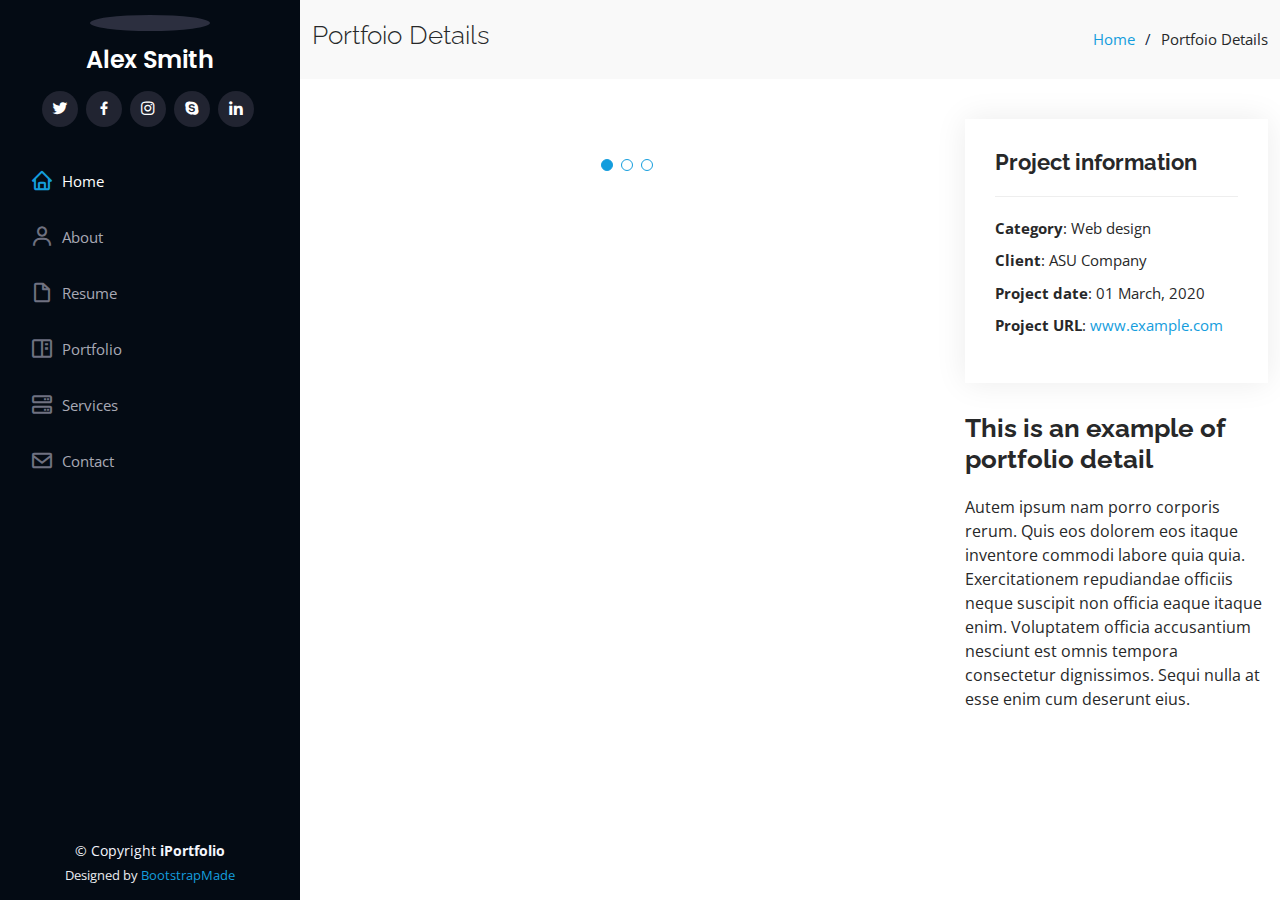
==== ProtectPenguin.html @ e0a98fe4 "Add files via upload" ====
<!DOCTYPE html>
<html lang="en">

<head>
  <meta charset="utf-8">
  <meta content="width=device-width, initial-scale=1.0" name="viewport">

  <title>Portfolio Details - iPortfolio Bootstrap Template</title>
  <meta content="" name="description">
  <meta content="" name="keywords">

  <!-- Favicons -->
  <link href="assets/img/favicon.png" rel="icon">
  <link href="assets/img/apple-touch-icon.png" rel="apple-touch-icon">

  <!-- Google Fonts -->
  <link href="https://fonts.googleapis.com/css?family=Open+Sans:300,300i,400,400i,600,600i,700,700i|Raleway:300,300i,400,400i,500,500i,600,600i,700,700i|Poppins:300,300i,400,400i,500,500i,600,600i,700,700i" rel="stylesheet">

  <!-- Vendor CSS Files -->
  <link href="assets/vendor/aos/aos.css" rel="stylesheet">
  <link href="assets/vendor/bootstrap/css/bootstrap.min.css" rel="stylesheet">
  <link href="assets/vendor/bootstrap-icons/bootstrap-icons.css" rel="stylesheet">
  <link href="assets/vendor/boxicons/css/boxicons.min.css" rel="stylesheet">
  <link href="assets/vendor/glightbox/css/glightbox.min.css" rel="stylesheet">
  <link href="assets/vendor/swiper/swiper-bundle.min.css" rel="stylesheet">

  <!-- Template Main CSS File -->
  <link href="assets/css/style.css" rel="stylesheet">

  <!-- =======================================================
  * Template Name: iPortfolio - v3.3.0
  * Template URL: https://bootstrapmade.com/iportfolio-bootstrap-portfolio-websites-template/
  * Author: BootstrapMade.com
  * License: https://bootstrapmade.com/license/
  ======================================================== -->
</head>

<body>

  <!-- ======= Mobile nav toggle button ======= -->
  <i class="bi bi-list mobile-nav-toggle d-xl-none"></i>

  <!-- ======= Header ======= -->
  <header id="header">
    <div class="d-flex flex-column">

      <div class="profile">
        <img src="assets/img/profile-img.jpg" alt="" class="img-fluid rounded-circle">
        <h1 class="text-light"><a href="index.html">Alex Smith</a></h1>
        <div class="social-links mt-3 text-center">
          <a href="#" class="twitter"><i class="bx bxl-twitter"></i></a>
          <a href="#" class="facebook"><i class="bx bxl-facebook"></i></a>
          <a href="#" class="instagram"><i class="bx bxl-instagram"></i></a>
          <a href="#" class="google-plus"><i class="bx bxl-skype"></i></a>
          <a href="#" class="linkedin"><i class="bx bxl-linkedin"></i></a>
        </div>
      </div>

      <nav id="navbar" class="nav-menu navbar">
        <ul>
          <li><a href="#hero" class="nav-link scrollto active"><i class="bx bx-home"></i> <span>Home</span></a></li>
          <li><a href="#about" class="nav-link scrollto"><i class="bx bx-user"></i> <span>About</span></a></li>
          <li><a href="#resume" class="nav-link scrollto"><i class="bx bx-file-blank"></i> <span>Resume</span></a></li>
          <li><a href="#portfolio" class="nav-link scrollto"><i class="bx bx-book-content"></i> <span>Portfolio</span></a></li>
          <li><a href="#services" class="nav-link scrollto"><i class="bx bx-server"></i> <span>Services</span></a></li>
          <li><a href="#contact" class="nav-link scrollto"><i class="bx bx-envelope"></i> <span>Contact</span></a></li>
        </ul>
      </nav><!-- .nav-menu -->
    </div>
  </header><!-- End Header -->

  <main id="main">

    <!-- ======= Breadcrumbs ======= -->
    <section id="breadcrumbs" class="breadcrumbs">
      <div class="container">

        <div class="d-flex justify-content-between align-items-center">
          <h2>Portfoio Details</h2>
          <ol>
            <li><a href="index.html">Home</a></li>
            <li>Portfoio Details</li>
          </ol>
        </div>

      </div>
    </section><!-- End Breadcrumbs -->

    <!-- ======= Portfolio Details Section ======= -->
    <section id="portfolio-details" class="portfolio-details">
      <div class="container">

        <div class="row gy-4">

          <div class="col-lg-8">
            <div class="portfolio-details-slider swiper-container">
              <div class="swiper-wrapper align-items-center">

                <div class="swiper-slide">
                  <img src="assets/img/portfolio/portfolio-details-1.jpg" alt="">
                </div>

                <div class="swiper-slide">
                  <img src="assets/img/portfolio/portfolio-details-2.jpg" alt="">
                </div>

                <div class="swiper-slide">
                  <img src="assets/img/portfolio/portfolio-details-3.jpg" alt="">
                </div>

              </div>
              <div class="swiper-pagination"></div>
            </div>
          </div>

          <div class="col-lg-4">
            <div class="portfolio-info">
              <h3>Project information</h3>
              <ul>
                <li><strong>Category</strong>: Web design</li>
                <li><strong>Client</strong>: ASU Company</li>
                <li><strong>Project date</strong>: 01 March, 2020</li>
                <li><strong>Project URL</strong>: <a href="#">www.example.com</a></li>
              </ul>
            </div>
            <div class="portfolio-description">
              <h2>This is an example of portfolio detail</h2>
              <p>
                Autem ipsum nam porro corporis rerum. Quis eos dolorem eos itaque inventore commodi labore quia quia. Exercitationem repudiandae officiis neque suscipit non officia eaque itaque enim. Voluptatem officia accusantium nesciunt est omnis tempora consectetur dignissimos. Sequi nulla at esse enim cum deserunt eius.
              </p>
            </div>
          </div>

        </div>

      </div>
    </section><!-- End Portfolio Details Section -->

  </main><!-- End #main -->

  <!-- ======= Footer ======= -->
  <footer id="footer">
    <div class="container">
      <div class="copyright">
        &copy; Copyright <strong><span>iPortfolio</span></strong>
      </div>
      <div class="credits">
        <!-- All the links in the footer should remain intact. -->
        <!-- You can delete the links only if you purchased the pro version. -->
        <!-- Licensing information: https://bootstrapmade.com/license/ -->
        <!-- Purchase the pro version with working PHP/AJAX contact form: https://bootstrapmade.com/iportfolio-bootstrap-portfolio-websites-template/ -->
        Designed by <a href="https://bootstrapmade.com/">BootstrapMade</a>
      </div>
    </div>
  </footer><!-- End  Footer -->

  <a href="#" class="back-to-top d-flex align-items-center justify-content-center"><i class="bi bi-arrow-up-short"></i></a>

  <!-- Vendor JS Files -->
  <script src="assets/vendor/aos/aos.js"></script>
  <script src="assets/vendor/bootstrap/js/bootstrap.bundle.min.js"></script>
  <script src="assets/vendor/glightbox/js/glightbox.min.js"></script>
  <script src="assets/vendor/isotope-layout/isotope.pkgd.min.js"></script>
  <script src="assets/vendor/php-email-form/validate.js"></script>
  <script src="assets/vendor/purecounter/purecounter.js"></script>
  <script src="assets/vendor/swiper/swiper-bundle.min.js"></script>
  <script src="assets/vendor/typed.js/typed.min.js"></script>
  <script src="assets/vendor/waypoints/noframework.waypoints.js"></script>

  <!-- Template Main JS File -->
  <script src="assets/js/main.js"></script>

</body>

</html>
---- assets/css/style.css ----
/**
* Template Name: iPortfolio - v3.3.0
* Template URL: https://bootstrapmade.com/iportfolio-bootstrap-portfolio-websites-template/
* Author: BootstrapMade.com
* License: https://bootstrapmade.com/license/
*/

/*--------------------------------------------------------------
# General
--------------------------------------------------------------*/
body {
  font-family: "Open Sans", sans-serif;
  color: #272829;
}

a {
  color: #149ddd;
  text-decoration: none;
}

a:hover {
  color: #37b3ed;
  text-decoration: none;
}

h1, h2, h3, h4, h5, h6 {
  font-family: "Raleway", sans-serif;
}

/*--------------------------------------------------------------
# Back to top button
--------------------------------------------------------------*/
.back-to-top {
  position: fixed;
  visibility: hidden;
  opacity: 0;
  right: 15px;
  bottom: 15px;
  z-index: 996;
  background: #149ddd;
  width: 40px;
  height: 40px;
  border-radius: 50px;
  transition: all 0.4s;
}

.back-to-top i {
  font-size: 28px;
  color: #fff;
  line-height: 0;
}

.back-to-top:hover {
  background: #2eafec;
  color: #fff;
}

.back-to-top.active {
  visibility: visible;
  opacity: 1;
}

/*--------------------------------------------------------------
# Header
--------------------------------------------------------------*/
#header {
  position: fixed;
  top: 0;
  left: 0;
  bottom: 0;
  width: 300px;
  transition: all ease-in-out 0.5s;
  z-index: 9997;
  transition: all 0.5s;
  padding: 0 15px;
  background: #040b14;
  overflow-y: auto;
}

#header .profile img {
  margin: 15px auto;
  display: block;
  width: 120px;
  border: 8px solid #2c2f3f;
}

#header .profile h1 {
  font-size: 24px;
  margin: 0;
  padding: 0;
  font-weight: 600;
  -moz-text-align-last: center;
  text-align-last: center;
  font-family: "Poppins", sans-serif;
}

#header .profile h1 a, #header .profile h1 a:hover {
  color: #fff;
  text-decoration: none;
}

#header .profile .social-links a {
  font-size: 18px;
  display: inline-block;
  background: #212431;
  color: #fff;
  line-height: 1;
  padding: 8px 0;
  margin-right: 4px;
  border-radius: 50%;
  text-align: center;
  width: 36px;
  height: 36px;
  transition: 0.3s;
}

#header .profile .social-links a:hover {
  background: #149ddd;
  color: #fff;
  text-decoration: none;
}

#main {
  margin-left: 300px;
}

@media (max-width: 1199px) {
  #header {
    left: -300px;
  }
  #main {
    margin-left: 0;
  }
}

/*--------------------------------------------------------------
# Navigation Menu
--------------------------------------------------------------*/
/* Desktop Navigation */
.nav-menu {
  padding: 30px 0 0 0;
}

.nav-menu * {
  margin: 0;
  padding: 0;
  list-style: none;
}

.nav-menu > ul > li {
  position: relative;
  white-space: nowrap;
}

.nav-menu a, .nav-menu a:focus {
  display: flex;
  align-items: center;
  color: #a8a9b4;
  padding: 12px 15px;
  margin-bottom: 8px;
  transition: 0.3s;
  font-size: 15px;
}

.nav-menu a i, .nav-menu a:focus i {
  font-size: 24px;
  padding-right: 8px;
  color: #6f7180;
}

.nav-menu a:hover, .nav-menu .active, .nav-menu .active:focus, .nav-menu li:hover > a {
  text-decoration: none;
  color: #fff;
}

.nav-menu a:hover i, .nav-menu .active i, .nav-menu .active:focus i, .nav-menu li:hover > a i {
  color: #149ddd;
}

/* Mobile Navigation */
.mobile-nav-toggle {
  position: fixed;
  right: 15px;
  top: 15px;
  z-index: 9998;
  border: 0;
  font-size: 24px;
  transition: all 0.4s;
  outline: none !important;
  background-color: #149ddd;
  color: #fff;
  width: 40px;
  height: 40px;
  display: inline-flex;
  align-items: center;
  justify-content: center;
  line-height: 0;
  border-radius: 50px;
  cursor: pointer;
}

.mobile-nav-active {
  overflow: hidden;
}

.mobile-nav-active #header {
  left: 0;
}

/*--------------------------------------------------------------
# Hero Section
--------------------------------------------------------------*/
#hero {
  width: 100%;
  height: 100vh;
  background: url("../img/BG.jpg") top center;
  background-size: cover;
}

#hero:before {
  content: "";
  background: rgba(5, 13, 24, 0.3);
  position: absolute;
  bottom: 0;
  top: 0;
  left: 0;
  right: 0;
  z-index: 1;
}

#hero .hero-container {
  position: relative;
  z-index: 2;
  min-width: 300px;
}

#hero h1 {
  margin: 0 0 10px 0;
  font-size: 64px;
  font-weight: 700;
  line-height: 56px;
  color: #fff;
}

#hero p {
  color: #fff;
  margin-bottom: 50px;
  font-size: 26px;
  font-family: "Poppins", sans-serif;
}

#hero p span {
  color: #fff;
  padding-bottom: 4px;
  letter-spacing: 1px;
  border-bottom: 3px solid #149ddd;
}

@media (min-width: 1024px) {
  #hero {
    background-attachment: fixed;
  }
}

@media (max-width: 768px) {
  #hero h1 {
    font-size: 28px;
    line-height: 36px;
  }
  #hero h2 {
    font-size: 18px;
    line-height: 24px;
    margin-bottom: 30px;
  }
}

/*--------------------------------------------------------------
# Sections General
--------------------------------------------------------------*/
section {
  padding: 60px 0;
  overflow: hidden;
}

.section-bg {
  background: #f5f8fd;
}

.section-title {
  padding-bottom: 30px;
}

.section-title h2 {
  font-size: 32px;
  font-weight: bold;
  margin-bottom: 20px;
  padding-bottom: 20px;
  position: relative;
  color: #173b6c;
}

.section-title h2::after {
  content: '';
  position: absolute;
  display: block;
  width: 50px;
  height: 3px;
  background: #149ddd;
  bottom: 0;
  left: 0;
}

.section-title p {
  margin-bottom: 0;
}

/*--------------------------------------------------------------
# About
--------------------------------------------------------------*/
.about .content h3 {
  font-weight: 700;
  font-size: 26px;
  color: #173b6c;
}

.about .content ul {
  list-style: none;
  padding: 0;
}

.about .content ul li {
  margin-bottom: 20px;
  display: flex;
  align-items: center;
}

.about .content ul strong {
  margin-right: 10px;
}

.about .content ul i {
  font-size: 16px;
  margin-right: 5px;
  color: #149ddd;
  line-height: 0;
}

.about .content p:last-child {
  margin-bottom: 0;
}

/*--------------------------------------------------------------
# Facts
--------------------------------------------------------------*/
.facts {
  padding-bottom: 30px;
}

.facts .count-box {
  padding: 30px;
  width: 100%;
}

.facts .count-box i {
  display: block;
  font-size: 44px;
  color: #149ddd;
  float: left;
  line-height: 0;
}

.facts .count-box span {
  font-size: 48px;
  line-height: 40px;
  display: block;
  font-weight: 700;
  color: #050d18;
  margin-left: 60px;
}

.facts .count-box p {
  padding: 15px 0 0 0;
  margin: 0 0 0 60px;
  font-family: "Raleway", sans-serif;
  font-size: 14px;
  color: #122f57;
}

.facts .count-box a {
  font-weight: 600;
  display: block;
  margin-top: 20px;
  color: #122f57;
  font-size: 15px;
  font-family: "Poppins", sans-serif;
  transition: ease-in-out 0.3s;
}

.facts .count-box a:hover {
  color: #1f5297;
}

/*--------------------------------------------------------------
# Akills
--------------------------------------------------------------*/
.skills .progress {
  height: 60px;
  display: block;
  background: none;
  border-radius: 0;
}

.skills .progress .skill {
  padding: 0;
  margin: 0 0 6px 0;
  text-transform: uppercase;
  display: block;
  font-weight: 600;
  font-family: "Poppins", sans-serif;
  color: #050d18;
}

.skills .progress .skill .val {
  float: right;
  font-style: normal;
}

.skills .progress-bar-wrap {
  background: #dce8f8;
  height: 10px;
}

.skills .progress-bar {
  width: 1px;
  height: 10px;
  transition: .9s;
  background-color: #149ddd;
}

/*--------------------------------------------------------------
# Resume
--------------------------------------------------------------*/
.resume .resume-title {
  font-size: 26px;
  font-weight: 700;
  margin-top: 20px;
  margin-bottom: 20px;
  color: #050d18;
}

.resume .resume-item {
  padding: 0 0 20px 20px;
  margin-top: -2px;
  border-left: 2px solid #1f5297;
  position: relative;
}

.resume .resume-item h4 {
  line-height: 18px;
  font-size: 18px;
  font-weight: 600;
  text-transform: uppercase;
  font-family: "Poppins", sans-serif;
  color: #050d18;
  margin-bottom: 10px;
}

.resume .resume-item h5 {
  font-size: 16px;
  background: #e4edf9;
  padding: 5px 15px;
  display: inline-block;
  font-weight: 600;
  margin-bottom: 10px;
}

.resume .resume-item ul {
  padding-left: 20px;
}

.resume .resume-item ul li {
  padding-bottom: 10px;
}

.resume .resume-item:last-child {
  padding-bottom: 0;
}

.resume .resume-item::before {
  content: "";
  position: absolute;
  width: 16px;
  height: 16px;
  border-radius: 50px;
  left: -9px;
  top: 0;
  background: #fff;
  border: 2px solid #1f5297;
}

/*--------------------------------------------------------------
# Portfolio
--------------------------------------------------------------*/
.portfolio .portfolio-item {
  margin-bottom: 30px;
}

.portfolio #portfolio-flters {
  padding: 0;
  margin: 0 auto 35px auto;
  list-style: none;
  text-align: center;
  background: #fff;
  border-radius: 50px;
  padding: 2px 15px;
}

.portfolio #portfolio-flters li {
  cursor: pointer;
  display: inline-block;
  padding: 10px 15px 8px 15px;
  font-size: 14px;
  font-weight: 600;
  line-height: 1;
  text-transform: uppercase;
  color: #272829;
  margin-bottom: 5px;
  transition: all 0.3s ease-in-out;
}

.portfolio #portfolio-flters li:hover, .portfolio #portfolio-flters li.filter-active {
  color: #149ddd;
}

.portfolio #portfolio-flters li:last-child {
  margin-right: 0;
}

.portfolio .portfolio-wrap {
  transition: 0.3s;
  position: relative;
  overflow: hidden;
  z-index: 1;
}

.portfolio .portfolio-wrap::before {
  content: "";
  background: rgba(255, 255, 255, 0.5);
  position: absolute;
  left: 0;
  right: 0;
  top: 0;
  bottom: 0;
  transition: all ease-in-out 0.3s;
  z-index: 2;
  opacity: 0;
}

.portfolio .portfolio-wrap .portfolio-links {
  opacity: 1;
  left: 0;
  right: 0;
  bottom: -60px;
  z-index: 3;
  position: absolute;
  transition: all ease-in-out 0.3s;
  display: flex;
  justify-content: center;
}

.portfolio .portfolio-wrap .portfolio-links a {
  color: #fff;
  font-size: 28px;
  text-align: center;
  background: rgba(20, 157, 221, 0.75);
  transition: 0.3s;
  width: 50%;
}

.portfolio .portfolio-wrap .portfolio-links a:hover {
  background: rgba(20, 157, 221, 0.95);
}

.portfolio .portfolio-wrap .portfolio-links a + a {
  border-left: 1px solid #37b3ed;
}

.portfolio .portfolio-wrap:hover::before {
  top: 0;
  left: 0;
  right: 0;
  bottom: 0;
  opacity: 1;
}

.portfolio .portfolio-wrap:hover .portfolio-links {
  opacity: 1;
  bottom: 0;
}

/*--------------------------------------------------------------
# Portfolio Details
--------------------------------------------------------------*/
.portfolio-details {
  padding-top: 40px;
}

.portfolio-details .portfolio-details-slider img {
  width: 100%;
}

.portfolio-details .portfolio-details-slider .swiper-pagination {
  margin-top: 20px;
  position: relative;
}

.portfolio-details .portfolio-details-slider .swiper-pagination .swiper-pagination-bullet {
  width: 12px;
  height: 12px;
  background-color: #fff;
  opacity: 1;
  border: 1px solid #149ddd;
}

.portfolio-details .portfolio-details-slider .swiper-pagination .swiper-pagination-bullet-active {
  background-color: #149ddd;
}

.portfolio-details .portfolio-info {
  padding: 30px;
  box-shadow: 0px 0 30px rgba(5, 13, 24, 0.08);
}

.portfolio-details .portfolio-info h3 {
  font-size: 22px;
  font-weight: 700;
  margin-bottom: 20px;
  padding-bottom: 20px;
  border-bottom: 1px solid #eee;
}

.portfolio-details .portfolio-info ul {
  list-style: none;
  padding: 0;
  font-size: 15px;
}

.portfolio-details .portfolio-info ul li + li {
  margin-top: 10px;
}

.portfolio-details .portfolio-description {
  padding-top: 30px;
}

.portfolio-details .portfolio-description h2 {
  font-size: 26px;
  font-weight: 700;
  margin-bottom: 20px;
}

.portfolio-details .portfolio-description p {
  padding: 0;
}

/*--------------------------------------------------------------
# Services
--------------------------------------------------------------*/
.services .icon-box {
  margin-bottom: 20px;
}

.services .icon {
  float: left;
  display: flex;
  align-items: center;
  justify-content: center;
  width: 54px;
  height: 54px;
  background: #149ddd;
  border-radius: 50%;
  transition: 0.5s;
  border: 1px solid #149ddd;
}

.services .icon i {
  color: #fff;
  font-size: 24px;
  line-height: 0;
}

.services .icon-box:hover .icon {
  background: #fff;
}

.services .icon-box:hover .icon i {
  color: #149ddd;
}

.services .title {
  margin-left: 80px;
  font-weight: 700;
  margin-bottom: 15px;
  font-size: 18px;
}

.services .title a {
  color: #343a40;
}

.services .title a:hover {
  color: #149ddd;
}

.services .description {
  margin-left: 80px;
  line-height: 24px;
  font-size: 14px;
}

/*--------------------------------------------------------------
# Testimonials
--------------------------------------------------------------*/
.testimonials .testimonial-item {
  box-sizing: content-box;
  text-align: center;
  min-height: 320px;
}

.testimonials .testimonial-item .testimonial-img {
  width: 90px;
  border-radius: 50%;
  margin: 0 auto;
}

.testimonials .testimonial-item h3 {
  font-size: 18px;
  font-weight: bold;
  margin: 10px 0 5px 0;
  color: #111;
}

.testimonials .testimonial-item h4 {
  font-size: 14px;
  color: #999;
  margin: 0;
}

.testimonials .testimonial-item .quote-icon-left, .testimonials .testimonial-item .quote-icon-right {
  color: #c3e8fa;
  font-size: 26px;
}

.testimonials .testimonial-item .quote-icon-left {
  display: inline-block;
  left: -5px;
  position: relative;
}

.testimonials .testimonial-item .quote-icon-right {
  display: inline-block;
  right: -5px;
  position: relative;
  top: 10px;
}

.testimonials .testimonial-item p {
  font-style: italic;
  margin: 0 15px 15px 15px;
  padding: 20px;
  background: #fff;
  position: relative;
  margin-bottom: 35px;
  border-radius: 6px;
  box-shadow: 0px 2px 15px rgba(0, 0, 0, 0.1);
}

.testimonials .testimonial-item p::after {
  content: "";
  width: 0;
  height: 0;
  border-top: 20px solid #fff;
  border-right: 20px solid transparent;
  border-left: 20px solid transparent;
  position: absolute;
  bottom: -20px;
  left: calc(50% - 20px);
}

.testimonials .swiper-pagination {
  margin-top: 20px;
  position: relative;
}

.testimonials .swiper-pagination .swiper-pagination-bullet {
  width: 12px;
  height: 12px;
  background-color: #fff;
  opacity: 1;
  border: 1px solid #149ddd;
}

.testimonials .swiper-pagination .swiper-pagination-bullet-active {
  background-color: #149ddd;
}

/*--------------------------------------------------------------
# Contact
--------------------------------------------------------------*/
.contact {
  padding-bottom: 130px;
}

.contact .info {
  padding: 30px;
  background: #fff;
  width: 100%;
  box-shadow: 0 0 24px 0 rgba(0, 0, 0, 0.12);
}

.contact .info i {
  font-size: 20px;
  color: #149ddd;
  float: left;
  width: 44px;
  height: 44px;
  background: #dff3fc;
  display: flex;
  justify-content: center;
  align-items: center;
  border-radius: 50px;
  transition: all 0.3s ease-in-out;
}

.contact .info h4 {
  padding: 0 0 0 60px;
  font-size: 22px;
  font-weight: 600;
  margin-bottom: 5px;
  color: #050d18;
}

.contact .info p {
  padding: 0 0 10px 60px;
  margin-bottom: 20px;
  font-size: 14px;
  color: #173b6c;
}

.contact .info .email p {
  padding-top: 5px;
}

.contact .info .social-links {
  padding-left: 60px;
}

.contact .info .social-links a {
  font-size: 18px;
  display: inline-block;
  background: #333;
  color: #fff;
  line-height: 1;
  padding: 8px 0;
  border-radius: 50%;
  text-align: center;
  width: 36px;
  height: 36px;
  transition: 0.3s;
  margin-right: 10px;
}

.contact .info .social-links a:hover {
  background: #149ddd;
  color: #fff;
}

.contact .info .email:hover i, .contact .info .address:hover i, .contact .info .phone:hover i {
  background: #149ddd;
  color: #fff;
}

.contact .php-email-form {
  width: 100%;
  padding: 30px;
  background: #fff;
  box-shadow: 0 0 24px 0 rgba(0, 0, 0, 0.12);
}

.contact .php-email-form .form-group {
  padding-bottom: 8px;
}

.contact .php-email-form .validate {
  display: none;
  color: red;
  margin: 0 0 15px 0;
  font-weight: 400;
  font-size: 13px;
}

.contact .php-email-form .error-message {
  display: none;
  color: #fff;
  background: #ed3c0d;
  text-align: left;
  padding: 15px;
  font-weight: 600;
}

.contact .php-email-form .error-message br + br {
  margin-top: 25px;
}

.contact .php-email-form .sent-message {
  display: none;
  color: #fff;
  background: #18d26e;
  text-align: center;
  padding: 15px;
  font-weight: 600;
}

.contact .php-email-form .loading {
  display: none;
  background: #fff;
  text-align: center;
  padding: 15px;
}

.contact .php-email-form .loading:before {
  content: "";
  display: inline-block;
  border-radius: 50%;
  width: 24px;
  height: 24px;
  margin: 0 10px -6px 0;
  border: 3px solid #18d26e;
  border-top-color: #eee;
  -webkit-animation: animate-loading 1s linear infinite;
  animation: animate-loading 1s linear infinite;
}

.contact .php-email-form .form-group {
  margin-bottom: 15px;
}

.contact .php-email-form label {
  padding-bottom: 8px;
}

.contact .php-email-form input, .contact .php-email-form textarea {
  border-radius: 0;
  box-shadow: none;
  font-size: 14px;
}

.contact .php-email-form input {
  height: 44px;
}

.contact .php-email-form textarea {
  padding: 10px 15px;
}

.contact .php-email-form button[type="submit"] {
  background: #149ddd;
  border: 0;
  padding: 10px 24px;
  color: #fff;
  transition: 0.4s;
  border-radius: 4px;
}

.contact .php-email-form button[type="submit"]:hover {
  background: #37b3ed;
}

@-webkit-keyframes animate-loading {
  0% {
    transform: rotate(0deg);
  }
  100% {
    transform: rotate(360deg);
  }
}

@keyframes animate-loading {
  0% {
    transform: rotate(0deg);
  }
  100% {
    transform: rotate(360deg);
  }
}

/*--------------------------------------------------------------
# Breadcrumbs
--------------------------------------------------------------*/
.breadcrumbs {
  padding: 20px 0;
  background: #f9f9f9;
}

.breadcrumbs h2 {
  font-size: 26px;
  font-weight: 300;
}

.breadcrumbs ol {
  display: flex;
  flex-wrap: wrap;
  list-style: none;
  padding: 0;
  margin: 0;
  font-size: 15px;
}

.breadcrumbs ol li + li {
  padding-left: 10px;
}

.breadcrumbs ol li + li::before {
  display: inline-block;
  padding-right: 10px;
  color: #0e2442;
  content: "/";
}

@media (max-width: 768px) {
  .breadcrumbs .d-flex {
    display: block !important;
  }
  .breadcrumbs ol {
    display: block;
  }
  .breadcrumbs ol li {
    display: inline-block;
  }
}

/*--------------------------------------------------------------
# Footer
--------------------------------------------------------------*/
#footer {
  padding: 15px;
  color: #f4f6fd;
  font-size: 14px;
  position: fixed;
  left: 0;
  bottom: 0;
  width: 300px;
  z-index: 9999;
  background: #040b14;
}

#footer .copyright {
  text-align: center;
}

#footer .credits {
  padding-top: 5px;
  text-align: center;
  font-size: 13px;
  color: #eaebf0;
}

@media (max-width: 1199px) {
  #footer {
    position: static;
    width: auto;
    padding-right: 20px 15px;
  }
}
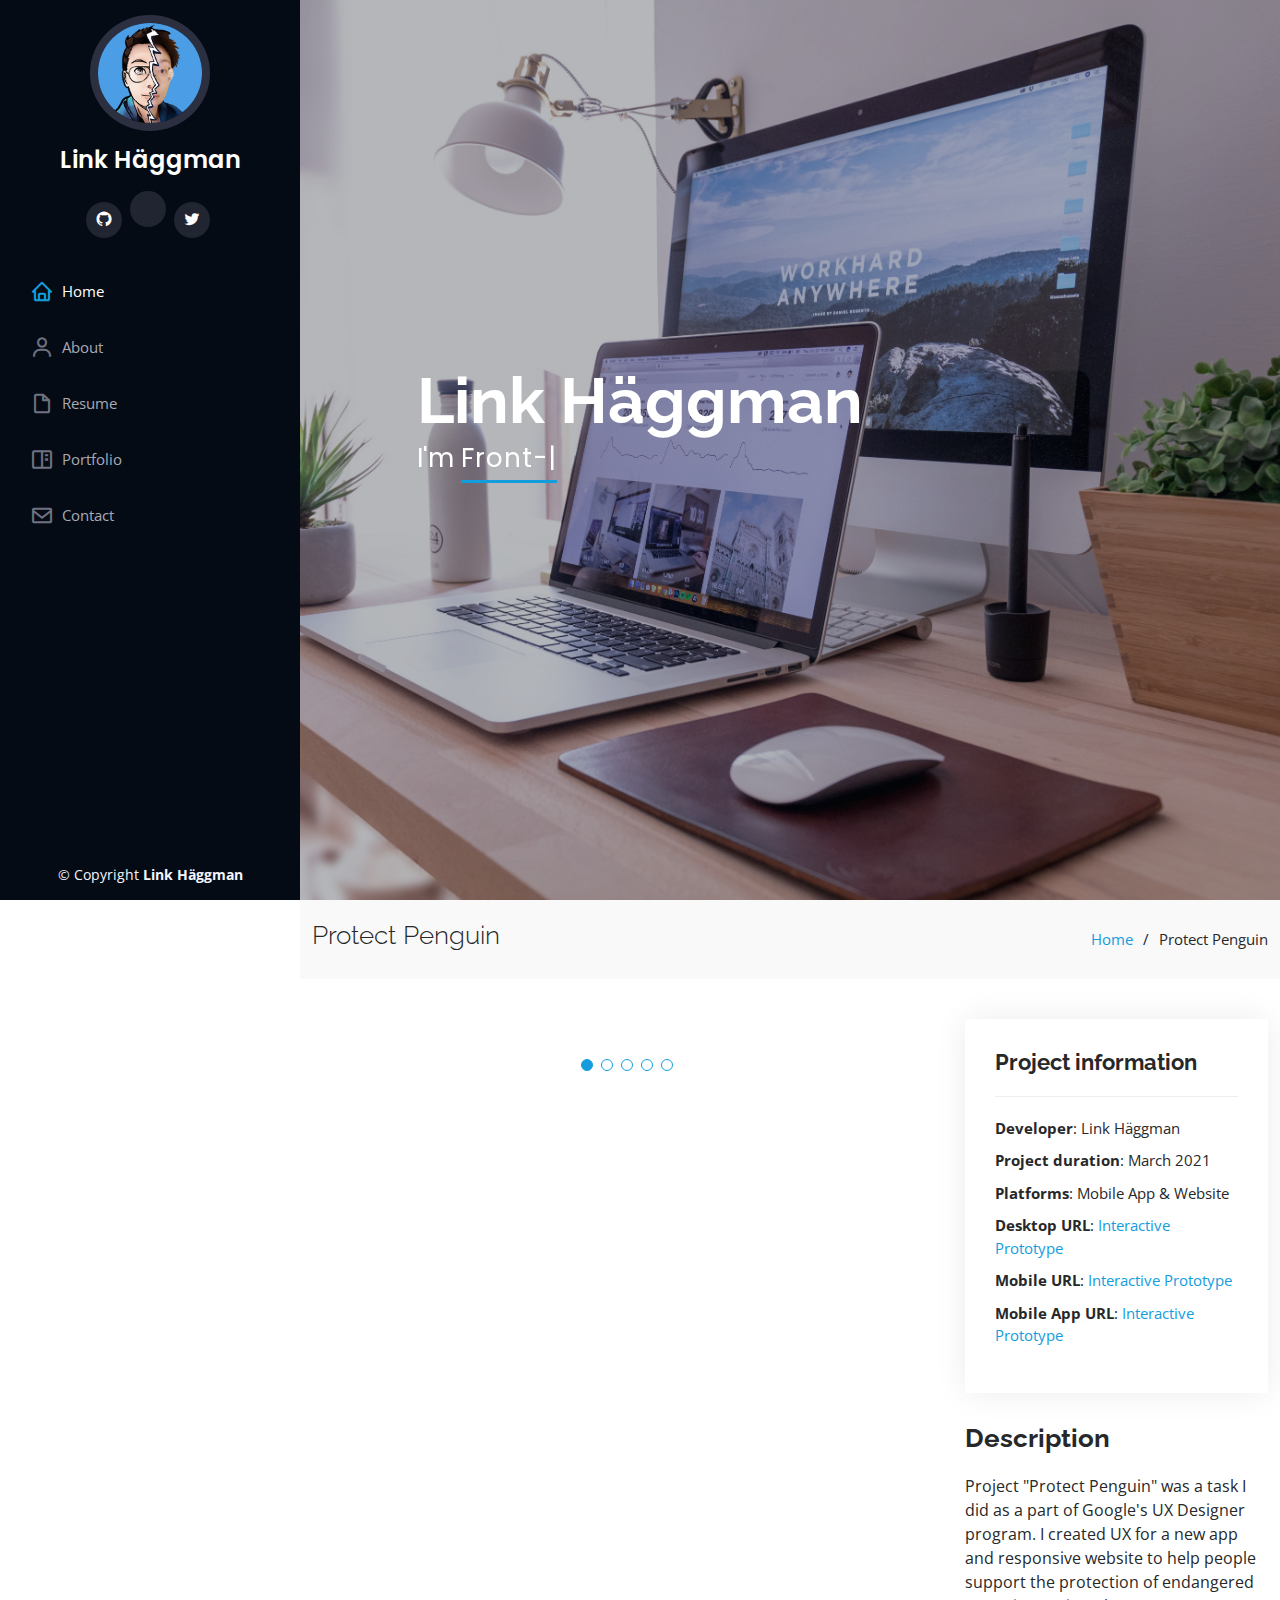
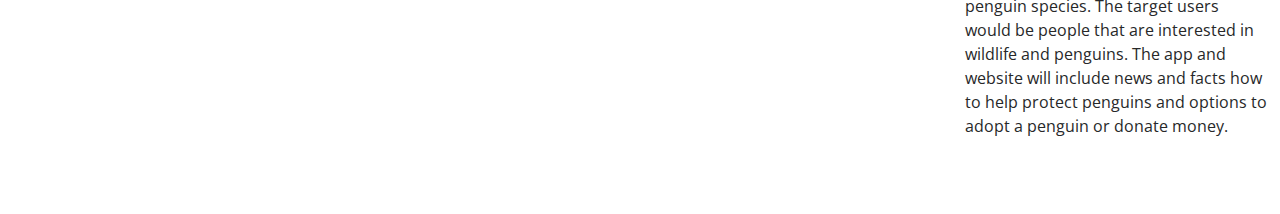
==== commit cd1c7adc: "Update ProtectPenguin.html" ====
--- a/ProtectPenguin.html
+++ b/ProtectPenguin.html
@@ -5,13 +5,12 @@
   <meta charset="utf-8">
   <meta content="width=device-width, initial-scale=1.0" name="viewport">
 
-  <title>Portfolio Details - iPortfolio Bootstrap Template</title>
+  <title>Link Häggman | Dev + Design</title>
   <meta content="" name="description">
   <meta content="" name="keywords">
 
   <!-- Favicons -->
   <link href="assets/img/favicon.png" rel="icon">
-  <link href="assets/img/apple-touch-icon.png" rel="apple-touch-icon">
 
   <!-- Google Fonts -->
   <link href="https://fonts.googleapis.com/css?family=Open+Sans:300,300i,400,400i,600,600i,700,700i|Raleway:300,300i,400,400i,500,500i,600,600i,700,700i|Poppins:300,300i,400,400i,500,500i,600,600i,700,700i" rel="stylesheet">
@@ -23,16 +22,11 @@
   <link href="assets/vendor/boxicons/css/boxicons.min.css" rel="stylesheet">
   <link href="assets/vendor/glightbox/css/glightbox.min.css" rel="stylesheet">
   <link href="assets/vendor/swiper/swiper-bundle.min.css" rel="stylesheet">
+  <link rel="stylesheet" href="https://use.fontawesome.com/releases/v5.1.1/css/all.css" integrity="sha384-O8whS3fhG2OnA5Kas0Y9l3cfpmYjapjI0E4theH4iuMD+pLhbf6JI0jIMfYcK3yZ" crossorigin="anonymous"/>
 
   <!-- Template Main CSS File -->
   <link href="assets/css/style.css" rel="stylesheet">
 
-  <!-- =======================================================
-  * Template Name: iPortfolio - v3.3.0
-  * Template URL: https://bootstrapmade.com/iportfolio-bootstrap-portfolio-websites-template/
-  * Author: BootstrapMade.com
-  * License: https://bootstrapmade.com/license/
-  ======================================================== -->
 </head>
 
 <body>
@@ -45,14 +39,12 @@
     <div class="d-flex flex-column">
 
       <div class="profile">
-        <img src="assets/img/profile-img.jpg" alt="" class="img-fluid rounded-circle">
-        <h1 class="text-light"><a href="index.html">Alex Smith</a></h1>
+        <img src="assets/img/PROFILETWO.png" alt="" class="img-fluid rounded-circle">
+        <h1 class="text-light"><a href="index.html">Link Häggman</a></h1>
         <div class="social-links mt-3 text-center">
-          <a href="#" class="twitter"><i class="bx bxl-twitter"></i></a>
-          <a href="#" class="facebook"><i class="bx bxl-facebook"></i></a>
-          <a href="#" class="instagram"><i class="bx bxl-instagram"></i></a>
-          <a href="#" class="google-plus"><i class="bx bxl-skype"></i></a>
-          <a href="#" class="linkedin"><i class="bx bxl-linkedin"></i></a>
+          <a href="https://github.com/Link0w0" class="github"><i class="bx bxl-github"></i></a>
+          <a href="https://store.steampowered.com/dev/Link0w0" class="stean"><i class="fab fa-steam"></i></a>
+          <a href="https://twitter.com/Link0w0" class="twitter"><i class="bx bxl-twitter"></i></a>
         </div>
       </div>
 
@@ -62,12 +54,19 @@
           <li><a href="#about" class="nav-link scrollto"><i class="bx bx-user"></i> <span>About</span></a></li>
           <li><a href="#resume" class="nav-link scrollto"><i class="bx bx-file-blank"></i> <span>Resume</span></a></li>
           <li><a href="#portfolio" class="nav-link scrollto"><i class="bx bx-book-content"></i> <span>Portfolio</span></a></li>
-          <li><a href="#services" class="nav-link scrollto"><i class="bx bx-server"></i> <span>Services</span></a></li>
           <li><a href="#contact" class="nav-link scrollto"><i class="bx bx-envelope"></i> <span>Contact</span></a></li>
         </ul>
       </nav><!-- .nav-menu -->
     </div>
   </header><!-- End Header -->
+
+  <!-- ======= Hero Section ======= -->
+  <section id="hero" class="d-flex flex-column justify-content-center align-items-center">
+    <div class="hero-container" data-aos="fade-in">
+      <h1>Link Häggman</h1>
+      <p>I'm <span class="typed" data-typed-items="Front-End Developer, UI/UX Designer, Game Developer"></span></p>
+    </div>
+  </section><!-- End Hero -->
 
   <main id="main">
 
@@ -76,10 +75,10 @@
       <div class="container">
 
         <div class="d-flex justify-content-between align-items-center">
-          <h2>Portfoio Details</h2>
+          <h2>Protect Penguin</h2>
           <ol>
             <li><a href="index.html">Home</a></li>
-            <li>Portfoio Details</li>
+            <li>Protect Penguin</li>
           </ol>
         </div>
 
@@ -97,36 +96,47 @@
               <div class="swiper-wrapper align-items-center">
 
                 <div class="swiper-slide">
-                  <img src="assets/img/portfolio/portfolio-details-1.jpg" alt="">
+                  <img src="assets/img/portfolio/P2.png" alt="">
                 </div>
 
                 <div class="swiper-slide">
-                  <img src="assets/img/portfolio/portfolio-details-2.jpg" alt="">
+                  <img src="assets/img/portfolio/P3.png" alt="">
                 </div>
 
                 <div class="swiper-slide">
-                  <img src="assets/img/portfolio/portfolio-details-3.jpg" alt="">
+                  <img src="assets/img/portfolio/P4.png" alt="">
+                </div>
+
+                <div class="swiper-slide">
+                  <img src="assets/img/portfolio/P5.png" alt="">
+                </div>
+
+                <div class="swiper-slide">
+                  <img src="assets/img/portfolio/P6.png" alt="">
                 </div>
 
               </div>
               <div class="swiper-pagination"></div>
             </div>
           </div>
+          
 
           <div class="col-lg-4">
             <div class="portfolio-info">
               <h3>Project information</h3>
               <ul>
-                <li><strong>Category</strong>: Web design</li>
-                <li><strong>Client</strong>: ASU Company</li>
-                <li><strong>Project date</strong>: 01 March, 2020</li>
-                <li><strong>Project URL</strong>: <a href="#">www.example.com</a></li>
+                <li><strong>Developer</strong>: Link Häggman</li>
+                <li><strong>Project duration</strong>: March 2021</li>
+                <li><strong>Platforms</strong>: Mobile App & Website</li>
+                <li><strong>Desktop URL</strong>: <a href="https://www.figma.com/proto/syUViOn1WCzFLNJfIHHY7h/Protect-Penguin?page-id=0%3A1&node-id=1%3A4&viewport=444%2C452%2C0.12255434691905975&scaling=min-zoom">Interactive Prototype</a></li>
+                <li><strong>Mobile URL</strong>: <a href="https://www.figma.com/proto/syUViOn1WCzFLNJfIHHY7h/Protect-Penguin?page-id=2%3A99&node-id=2%3A100&viewport=354%2C418%2C0.19363591074943542&scaling=scale-down">Interactive Prototype</a></li>
+                <li><strong>Mobile App URL</strong>: <a href="https://www.figma.com/proto/syUViOn1WCzFLNJfIHHY7h/Protect-Penguin?page-id=1%3A328&node-id=1%3A356&viewport=491%2C454%2C0.27082085609436035&scaling=scale-down">Interactive Prototype</a></li>
               </ul>
             </div>
             <div class="portfolio-description">
-              <h2>This is an example of portfolio detail</h2>
+              <h2>Description</h2>
               <p>
-                Autem ipsum nam porro corporis rerum. Quis eos dolorem eos itaque inventore commodi labore quia quia. Exercitationem repudiandae officiis neque suscipit non officia eaque itaque enim. Voluptatem officia accusantium nesciunt est omnis tempora consectetur dignissimos. Sequi nulla at esse enim cum deserunt eius.
+                Project "Protect Penguin" was a task I did as a part of Google's UX Designer program. I created UX for a new app and responsive website to help people support the protection of endangered penguin species. The target users would be people that are interested in wildlife and penguins. The app and website will include news and facts how to help protect penguins and options to adopt a penguin or donate money.
               </p>
             </div>
           </div>
@@ -138,18 +148,12 @@
 
   </main><!-- End #main -->
 
-  <!-- ======= Footer ======= -->
-  <footer id="footer">
+   <!-- ======= Footer ======= -->
+   <footer id="footer">
     <div class="container">
       <div class="copyright">
-        &copy; Copyright <strong><span>iPortfolio</span></strong>
+        &copy; Copyright <strong><span>Link Häggman</span></strong>
       </div>
-      <div class="credits">
-        <!-- All the links in the footer should remain intact. -->
-        <!-- You can delete the links only if you purchased the pro version. -->
-        <!-- Licensing information: https://bootstrapmade.com/license/ -->
-        <!-- Purchase the pro version with working PHP/AJAX contact form: https://bootstrapmade.com/iportfolio-bootstrap-portfolio-websites-template/ -->
-        Designed by <a href="https://bootstrapmade.com/">BootstrapMade</a>
       </div>
     </div>
   </footer><!-- End  Footer -->
@@ -172,4 +176,4 @@
 
 </body>
 
-</html>+</html>
